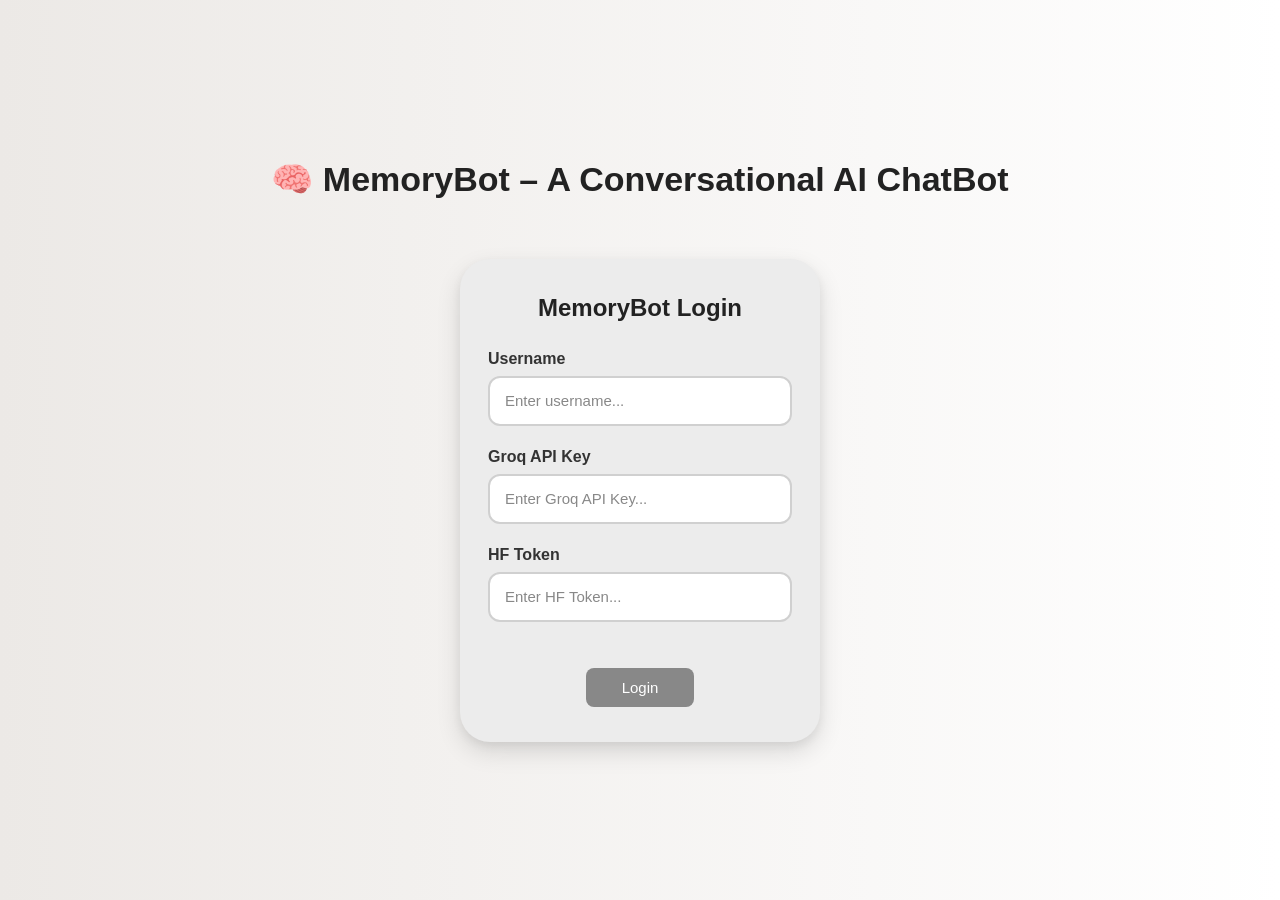
==== Frontend/index.html @ d93b7288 "Added login related files" ====
<!DOCTYPE html>
<html lang="en">
<head>
  <meta charset="UTF-8" />
  <meta name="viewport" content="width=device-width, initial-scale=1.0" />

  <title>MemoryBot Login</title>

  <link rel="stylesheet" href="style.css" />

    <link rel="icon" href="data:image/svg+xml,<svg xmlns='http://www.w3.org/2000/svg' viewBox='0 0 100 100'><text y='.9em' font-size='90'>🧠</text></svg>" />
</head>

<body>

  <h1 class="title">
    🧠 MemoryBot – A Conversational AI ChatBot
  </h1>

  <div class="login-container">

    <div class="form-title">
      MemoryBot Login
    </div>

    <div class="input-group">
      <label>Username</label>
      <input type="text" 
             id="username"
             placeholder="Enter username..." 
        />
    </div>

    <div class="input-group">
      <label>Groq API Key</label>
      <input type="password" 
             id="api_key" 
             placeholder="Enter Groq API Key..." 
        />
    </div>

    <div class="input-group">
      <label>HF Token</label>
      <input type="password" 
             id="hf_token" 
             placeholder="Enter HF Token..." 
        />
    </div>

    <!-- ✅ Error message element -->
    <p id="error-msg" class="error"></p>

    <button class="login-btn"
            id="login-btn"
            onclick="login()"
    >
      Login
    </button>

  </div>

    <script>
        const BASE_URL = "http://127.0.0.1:8000";

        async function login() {
            const username = document.getElementById("username").value.trim();
            const api_key  = document.getElementById("api_key").value.trim();
            const hf_token = document.getElementById("hf_token").value.trim();
            const errorMsg = document.getElementById("error-msg");
            const loginBtn = document.getElementById("login-btn");

            // ── Validate ───────────────────────────────
            if (!username) {
                showError("Please enter a username");
                return;
            }
            if (!api_key) {
                showError("Please enter your Groq API key");
                return;
            }
            if (!hf_token) {
                showError("Please enter your HF Token");
                return;
            }

            loginBtn.disabled    = true;
            loginBtn.textContent = "Logging in...";
            errorMsg.style.display = "none";

            try {
                const response = await fetch(`${BASE_URL}/login`, {
                    method : "POST",
                    headers: { "Content-Type": "application/json" },
                    body   : JSON.stringify({
                        username: username,
                        groq_api_key: api_key,
                        hf_token: hf_token
                    })
                });

                const data = await response.json();

                if (response.ok) {
                    // ✅ Save to sessionStorage
                    sessionStorage.setItem("username", username);
                    sessionStorage.setItem("groq_api_key",  api_key);
                    sessionStorage.setItem("hf_token", hf_token);

                    console.log(data.message)

                    // ✅ Redirect to chat page
                    window.location.href = `chat.html?username=${encodeURIComponent(username)}`;
                } else {
                    showError(data.message || "Login failed");
                }

            } catch (error) {
                showError("Cannot connect to server. Is the backend running?");
            } finally {
                loginBtn.disabled    = false;
                loginBtn.textContent = "Login";
            }
        }

        function showError(message) {
            const errorMsg         = document.getElementById("error-msg");
            errorMsg.textContent   = message;
            errorMsg.style.display = "block";
        }

        // ── Allow Enter key to login ───────────────────
        document.addEventListener("keydown", (e) => {
            if (e.key === "Enter") login();
        });
    </script>

</body>
</html>
---- Frontend/style.css ----
/* ── Reset ─────────────────────────────────────────── */
* {
    margin     : 0;
    padding    : 0;
    box-sizing : border-box;
    font-family: "Segoe UI", sans-serif;
}

/* ════════════════════════════════════════════════════ */
/*                    LOGIN PAGE                        */
/* ════════════════════════════════════════════════════ */

body {
    width          : 100%;
    height         : 100vh;
    display        : flex;
    flex-direction : column;
    justify-content: center;
    align-items    : center;
    background     : linear-gradient(to right, #ece9e6, #ffffff);
}

/* ── Title ──────────────────────────────────────────── */
.title {
    font-size    : 34px;
    font-weight  : 700;
    color        : #222;
    margin-bottom: 60px;
    text-align   : center;
}

/* ── Login Card ─────────────────────────────────────── */
.login-container {
    width          : 360px;
    padding        : 35px 28px;
    border-radius  : 30px;
    background     : #ececec;
    box-shadow     :
        0 10px 25px rgba(0, 0, 0, 0.12),
        0 4px  10px rgba(0, 0, 0, 0.06);
    display        : flex;
    flex-direction : column;
    align-items    : center;
}

.form-title {
    font-size    : 24px;
    font-weight  : 600;
    color        : #222;
    margin-bottom: 28px;
}

/* ── Input Groups ───────────────────────────────────── */
.input-group {
    width        : 100%;
    margin-bottom: 22px;
}

.input-group label {
    display      : block;
    margin-bottom: 8px;
    font-size    : 16px;
    font-weight  : 600;
    color        : #333;
}

.input-group input {
    width        : 100%;
    height       : 50px;
    padding      : 0 15px;
    border       : 2px solid #d0d0d0;
    border-radius: 12px;
    outline      : none;
    font-size    : 15px;
    background   : #ffffff;
    color        : #222;
    transition   : 0.3s ease;
}

.input-group input:focus {
    border-color: #111111;
    box-shadow  : 0 0 8px rgba(79, 70, 229, 0.25);
}

.input-group input::placeholder {
    color: #888;
}

/* ── Login Button ───────────────────────────────────── */
.login-btn {
    display      : block;
    margin       : 24px auto 0;
    padding      : 11px 36px;
    background   : #888888;
    color        : #ffffff;
    border       : none;
    border-radius: 8px;
    font-size    : 15px;
    cursor       : pointer;
    transition   : background 0.2s;
}

.login-btn:hover {
    background: #666666;
}

.login-btn:disabled {
    background: #888888;
    cursor    : not-allowed;
    transform : none;
}

/* ── Error Message ──────────────────────────────────── */
.error {
    color      : #dc2626;
    font-size  : 13px;
    text-align : center;
    margin-top : 10px;
    display    : none;
    width      : 100%;
}
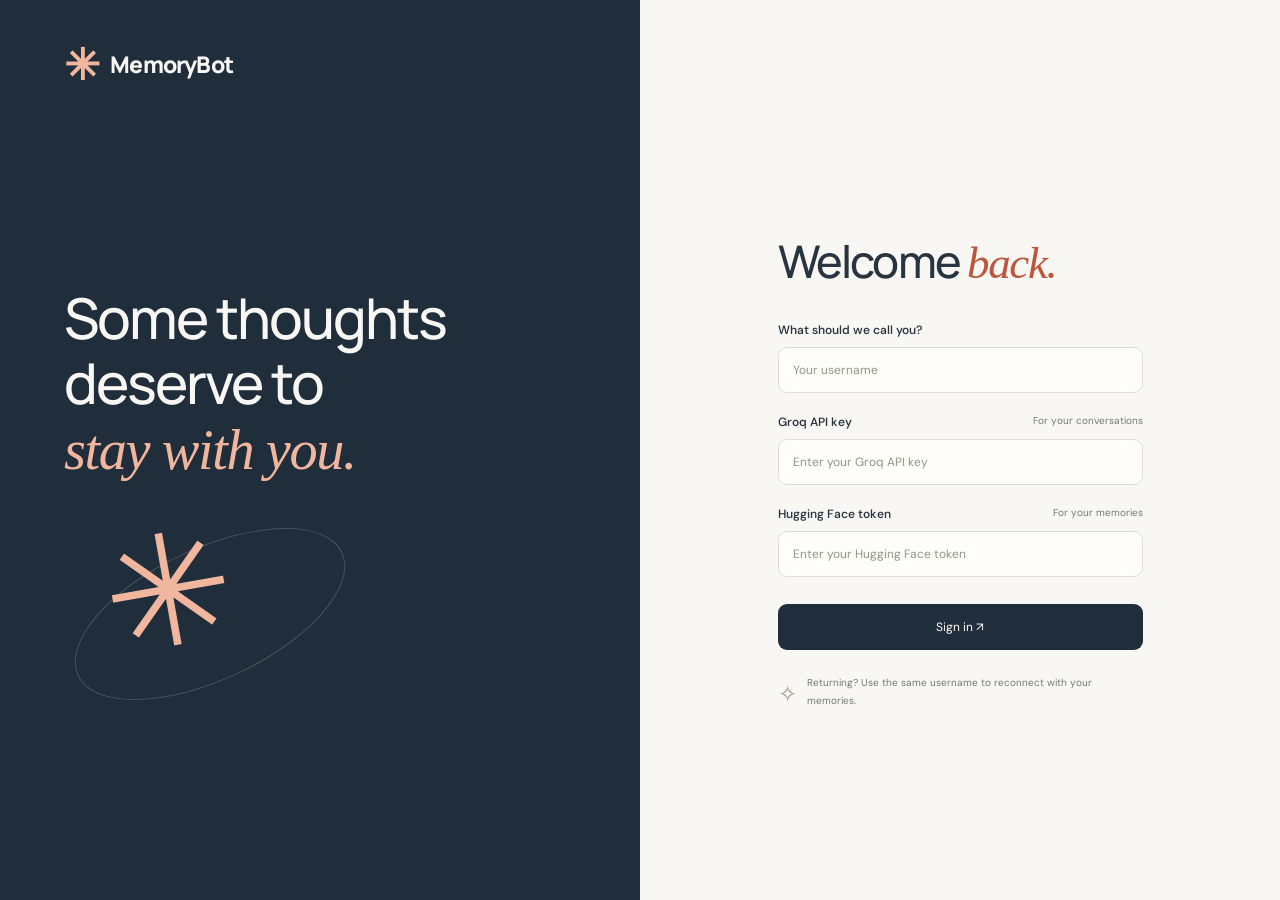
==== commit 31319741: "feat: enhance MemoryBot UI, memory storage, retrieval, and evaluation" ====
--- a/Frontend/index.html
+++ b/Frontend/index.html
@@ -1,68 +1,16 @@
 <!DOCTYPE html>
 <html lang="en">
-<head>
-  <meta charset="UTF-8" />
-  <meta name="viewport" content="width=device-width, initial-scale=1.0" />
-
-  <title>MemoryBot Login</title>
-
-  <link rel="stylesheet" href="style.css" />
-
-    <link rel="icon" href="data:image/svg+xml,<svg xmlns='http://www.w3.org/2000/svg' viewBox='0 0 100 100'><text y='.9em' font-size='90'>🧠</text></svg>" />
-</head>
-
-<body>
-
-  <h1 class="title">
-    🧠 MemoryBot – A Conversational AI ChatBot
-  </h1>
-
-  <div class="login-container">
-
-    <div class="form-title">
-      MemoryBot Login
-    </div>
-
-    <div class="input-group">
-      <label>Username</label>
-      <input type="text" 
-             id="username"
-             placeholder="Enter username..." 
-        />
-    </div>
-
-    <div class="input-group">
-      <label>Groq API Key</label>
-      <input type="password" 
-             id="api_key" 
-             placeholder="Enter Groq API Key..." 
-        />
-    </div>
-
-    <div class="input-group">
-      <label>HF Token</label>
-      <input type="password" 
-             id="hf_token" 
-             placeholder="Enter HF Token..." 
-        />
-    </div>
-
-    <!-- ✅ Error message element -->
-    <p id="error-msg" class="error"></p>
-
-    <button class="login-btn"
-            id="login-btn"
-            onclick="login()"
-    >
-      Login
-    </button>
-
-  </div>
-
+<head><meta charset="UTF-8" /><meta name="viewport" content="width=device-width, initial-scale=1.0" /><meta name="theme-color" content="#202d3b" /><title>MemoryBot — Your story starts here</title><link rel="stylesheet" href="style.css" /></head>
+<body class="login-page">
+    <main class="login-layout">
+        <section class="login-story"><a class="sidebar-logo" href="index.html"><span class="logo-icon" aria-hidden="true">✳</span><span>MemoryBot</span></a><div class="story-content"><h1>Some thoughts<br>deserve to<br><em>stay with you.</em></h1><div class="story-art" aria-hidden="true"><span>✳</span></div></div></section>
+        <section class="login-form-section"><div class="login-container"><h2>Welcome <em>back.</em></h2><form onsubmit="event.preventDefault(); login()"><div class="input-group"><label for="username">What should we call you?</label><input type="text" id="username" placeholder="Your username" autocomplete="username" required /></div><div class="input-group"><label for="api_key">Groq API key <span>For your conversations</span></label><input type="password" id="api_key" placeholder="Enter your Groq API key" autocomplete="off" required /></div><div class="input-group"><label for="hf_token">Hugging Face token <span>For your memories</span></label><input type="password" id="hf_token" placeholder="Enter your Hugging Face token" autocomplete="off" required /></div><p id="error-msg" class="error" role="alert"></p><button class="login-btn" id="login-btn" type="submit">Sign in ↗</button></form><p class="login-note"><span aria-hidden="true">✧</span> Returning? Use the same username to reconnect with your memories.</p></div></section>
+    </main>
     <script>
         const BASE_URL = "http://127.0.0.1:8000";
 
         async function login() {
+            if (document.getElementById("login-btn").disabled) return;
             const username = document.getElementById("username").value.trim();
             const api_key  = document.getElementById("api_key").value.trim();
             const hf_token = document.getElementById("hf_token").value.trim();
@@ -106,19 +54,18 @@
                     sessionStorage.setItem("groq_api_key",  api_key);
                     sessionStorage.setItem("hf_token", hf_token);
 
-                    console.log(data.message)
 
                     // ✅ Redirect to chat page
                     window.location.href = `chat.html?username=${encodeURIComponent(username)}`;
                 } else {
-                    showError(data.message || "Login failed");
+                    showError(data.detail || data.message || "Login failed");
                 }
 
             } catch (error) {
                 showError("Cannot connect to server. Is the backend running?");
             } finally {
                 loginBtn.disabled    = false;
-                loginBtn.textContent = "Login";
+                loginBtn.textContent = "Sign in ↗";
             }
         }
 
@@ -128,11 +75,8 @@
             errorMsg.style.display = "block";
         }
 
-        // ── Allow Enter key to login ───────────────────
-        document.addEventListener("keydown", (e) => {
-            if (e.key === "Enter") login();
-        });
+
     </script>
 
 </body>
-</html>+</html>
--- a/Frontend/style.css
+++ b/Frontend/style.css
@@ -1,121 +1,144 @@
-/* ── Reset ─────────────────────────────────────────── */
-* {
-    margin     : 0;
-    padding    : 0;
-    box-sizing : border-box;
-    font-family: "Segoe UI", sans-serif;
-}
+@import url('https://fonts.googleapis.com/css2?family=DM+Sans:wght@400;450;500;550;600;650;700&family=Manrope:wght@400;500;600;650;700;800&display=swap');
 
-/* ════════════════════════════════════════════════════ */
-/*                    LOGIN PAGE                        */
-/* ════════════════════════════════════════════════════ */
+:root { --paper:#f8f7f3; --ink:#283440; --muted:#747872; --line:#e6e5de; --navy:#202d3b; --coral:#bc553b; --peach:#f1b69e; --sage:#dce4d3; }
+* { box-sizing:border-box; }
+body { margin:0; font-family:'DM Sans',sans-serif; color:var(--ink); background:var(--paper); -webkit-font-smoothing:antialiased; }
+button,input,textarea { font:inherit; }
+button,a,input,textarea { -webkit-tap-highlight-color:transparent; }
+button { cursor:pointer; }
+button { transition:background .18s, transform .18s, box-shadow .18s; }
+button:disabled { opacity:.5; cursor:wait; }
+a { color:inherit; }
+button:focus-visible,a:focus-visible,input:focus-visible,textarea:focus-visible { outline:3px solid #cc795b; outline-offset:4px; }
+.hidden { display:none !important; }
+.layout { display:flex; height:100vh; height:100dvh; overflow:hidden; }
+.sidebar { width:280px; flex-shrink:0; background:var(--navy); color:#f6f5f0; padding:32px 23px 0; display:flex; flex-direction:column; }
+.sidebar-logo { display:flex; align-items:center; gap:11px; text-decoration:none; font-family:Manrope,sans-serif; font-weight:800; font-size:23px; letter-spacing:-.8px; }
+.logo-icon { color:var(--peach); font-size:43px; line-height:1; }
+.sidebar-logo small { display:block; margin-top:5px; color:#b1b9bf; font-family:'DM Sans',sans-serif; font-size:8px; letter-spacing:1.4px; font-weight:500; }
+.sidebar-intro { padding:42px 6px 23px; }
+.tiny-label { font-size:9px; letter-spacing:1.8px; color:#b9c4cc; font-weight:600; }
+.sidebar-intro p { font-size:21px; font-weight:400; line-height:1.5; letter-spacing:-.5px; margin:11px 0 0; }
+.sidebar-section { margin-top:32px; flex:1; min-height:0; display:flex; flex-direction:column; border-top:1px solid #ffffff19; padding-top:24px; }
+.section-heading { display:flex; align-items:center; justify-content:space-between; margin-bottom:17px; }
+.section-title { font-size:12px; font-weight:500; margin:0; color:#dce0e3; }
+.count { font-size:10px; padding:3px 7px; background:#ffffff12; border:1px solid #ffffff10; border-radius:5px; color:#c2ccd3; }
+.memory-search { display:flex; align-items:center; gap:8px; border:1px solid #ffffff16; border-radius:8px; padding:8px 10px; background:#ffffff04; }
+.memory-search > span { color:#b4c0c8; font-size:23px; line-height:1; }
+.memory-search input { width:100%; min-width:0; background:none; color:#fff; outline:none; border:0; font-size:11px; }
+.memory-search input::placeholder { color:#acb7bf; }
+.memory-search:focus-within { border-color:var(--peach); }
+.memory-list { list-style:none; padding:0 3px 30px 0; margin:16px 0 0; overflow-y:auto; scrollbar-width:thin; scrollbar-color:#596571 transparent; }
+.memory-item { position:relative; display:flex; align-items:flex-start; gap:8px; padding:13px 9px; font-size:12px; color:#c6ced4; line-height:1.6; border-bottom:1px solid #ffffff0c; border-radius:6px; }
+.memory-item:has(.memory-text-content)::before { content:'◇'; color:var(--peach); padding-top:1px; }
+.memory-item:hover { background:#ffffff06; }
+.memory-text-content { flex:1; min-width:0; overflow-wrap:anywhere; }
+.dots-btn { color:#b6c1ca; border:0; background:none; padding:0 2px; font-size:10px; min-height:26px; }
+.dots-dropdown { position:absolute; right:8px; top:39px; padding:5px; background:#fff; border:1px solid var(--line); border-radius:8px; box-shadow:0 6px 18px #0002; z-index:5; }
+.dropdown-delete { border:0; background:#fff; color:#a44132; padding:8px; font-size:12px; border-radius:4px; }
+.dropdown-delete:hover { background:#fff0eb; }
+.retry-btn { background:transparent; color:var(--peach); border:0; text-decoration:underline; }
+.muted { color:#b9c4cc; font-size:12px; }
+.sidebar-note { display:flex; gap:10px; margin:18px 0 22px; padding:13px 9px; border-radius:8px; background:#ffffff05; }
+.sidebar-note > span { color:var(--peach); font-size:25px; }
+.sidebar-note p { font-size:10px; line-height:1.7; margin:0; color:#d7dde1; }
+.sidebar-note small { display:block; color:#a6b3bd; font-size:10px; }
+.sidebar-user { display:flex; gap:10px; align-items:center; border-top:1px solid #ffffff15; padding:20px 0; }
+.user-avatar { width:34px; height:34px; border-radius:50%; display:grid; place-items:center; background:#e0b79b; color:#283440; font-size:13px; font-weight:700; }
+.user-name { font-size:12px; font-weight:600; overflow-wrap:anywhere; }
+.sidebar-user small { display:block; font-size:9px; color:#aebac4; margin-top:3px; }
+.user-dot { width:6px; height:6px; border-radius:50%; background:#bdcaa7; margin-left:auto; }
+.chat-main { min-width:0; flex:1; display:flex; flex-direction:column; position:relative; background:radial-gradient(ellipse at 50% 32%,#fffdf8 0,transparent 65%),var(--paper); }
+.topbar { display:flex; align-items:center; justify-content:space-between; flex-shrink:0; padding:22px 38px; border-bottom:1px solid var(--line); }
+.topbar-title { display:flex; align-items:center; gap:12px; font-size:12px; font-weight:600; }
+.topbar-title small { display:block; font-size:10px; font-weight:400; color:var(--muted); margin-top:4px; }
+.topbar-symbol { font-size:24px; color:var(--coral); }
+.logout-btn { background:transparent; border:1px solid #dcded7; border-radius:7px; padding:8px 13px; color:#626960; font-size:11px; }
+.logout-btn span { margin-left:14px; }
+.logout-btn:hover { background:#eeede6; }
+.menu-btn { display:none; border:0; background:none; font-size:22px; color:var(--ink); }
+.messages-area { flex:1; min-height:0; overflow-y:auto; padding:26px 40px 24px; scrollbar-width:thin; scrollbar-color:#d7d9cf transparent; }
+.welcome-msg { max-width:740px; min-height:100%; margin:auto; display:flex; flex-direction:column; align-items:center; justify-content:center; text-align:center; }
+.memory-art { position:relative; width:190px; height:135px; flex-shrink:0; margin-bottom:18px; }
+.orbit { position:absolute; border:1px solid #dedfd3; width:176px; height:79px; top:22px; left:6px; border-radius:50%; transform:rotate(-25deg); }
+.orbit-two { transform:rotate(34deg); width:151px; left:20px; height:94px; top:16px; }
+.memory-core { position:absolute; left:58px; top:23px; width:76px; height:76px; display:grid; place-items:center; border-radius:23px; background:#efb69b; color:#994f39; font-size:66px; box-shadow:inset 0 0 0 1px #d0906c33, 0 9px 22px #c994731c; transform:rotate(-9deg); animation:float 6s ease-in-out infinite; }
+.orbit-dot { position:absolute; width:9px; height:9px; border-radius:50%; background:#91a88b; left:13px; top:72px; }
+.dot-two { background:#c0b4ce; width:7px; height:7px; left:156px; top:37px; }
+.art-spark { position:absolute; right:3px; top:0; color:#bb795c; font-size:27px; }
+.art-tag { position:absolute; bottom:0; right:1px; background:#fffdf7; border:1px solid #e5e0d4; box-shadow:0 3px 5px #30271004; border-radius:5px; padding:5px 10px; transform:rotate(-6deg); font-family:Georgia,serif; font-style:italic; color:#787367; font-size:11px; }
+.eyebrow { font-size:9px; font-weight:650; letter-spacing:1.8px; color:#897d70; margin:0 0 15px; }
+h1 { font-family:Manrope,sans-serif; font-size:clamp(30px,3.3vw,45px); line-height:1.22; font-weight:500; letter-spacing:-1.9px; margin:0; }
+h1 em,h2 em { font-family:Georgia,serif; font-weight:400; color:var(--coral); letter-spacing:-1.4px; }
+.welcome-description { font-size:12px; line-height:1.9; color:#72786f; margin:18px 0 25px; }
+.welcome-input { margin-top:28px; width:100%; padding:18px 18px 12px; background:#fff; border:1px solid #dddcd3; border-radius:15px; box-shadow:0 5px 20px #3d463508; text-align:left; }
+.welcome-input:focus-within,.input-box:focus-within { border-color:#bd8069; box-shadow:0 0 0 3px #bd806918; }
+textarea { width:100%; min-width:0; color:var(--ink); border:0; outline:none; resize:none; font-size:13px; line-height:1.6; background:transparent; max-height:150px; }
+textarea::placeholder { color:#7e827a; }
+.composer-footer { display:flex; justify-content:flex-end; align-items:center; gap:12px; }
+.composer-footer > span { font-size:9px; color:#83877e; }
+.composer-footer > span > span { font-size:17px; color:#a6ad98; margin-right:5px; }
+.send-btn { flex-shrink:0; width:35px; height:35px; border:0; border-radius:10px; color:white; background:var(--navy); font-size:23px; display:grid; place-items:center; }
+.send-btn:hover { background:var(--coral); transform:translateY(-1px); }
+.prompt-grid { display:grid; grid-template-columns:repeat(3,1fr); gap:12px; width:100%; margin-top:18px; }
+.prompt-card { position:relative; text-align:left; border:1px solid #e2e3da; border-radius:11px; background:#ffffff55; padding:15px 13px; color:var(--ink); }
+.prompt-card:hover { transform:translateY(-3px); background:#fff; box-shadow:0 8px 16px #28344007; border-color:#c5cbbd; }
+.prompt-icon { display:grid; place-items:center; width:27px; height:27px; border-radius:8px; margin-bottom:13px; font-size:20px; }
+.peach { background:#f5e2d7; color:#ac6045; }.sage { background:#e3e9da; color:#63745b; }.lilac { background:#eae4ee; color:#84728d; }
+.prompt-card strong { display:block; font-size:11px; font-weight:600; margin-bottom:5px; }
+.prompt-card > span:not(.prompt-icon) { display:block; font-size:9px; line-height:1.5; color:#747a70; }
+.prompt-card b { position:absolute; right:13px; top:19px; font-weight:400; color:#9ca390; font-size:13px; }
+.welcome-footnote { color:#888d81; font-size:9px; margin:24px 0 0; }
+.messages-area.has-messages { padding-top:35px; }
+.chat-block { width:100%; max-width:800px; margin:0 auto 30px; display:flex; flex-direction:column; gap:22px; }
+.question-box { align-self:flex-end; max-width:80%; padding:14px 19px; border:1px solid #e2ddd1; border-radius:18px 18px 4px 18px; background:#efede5; font-size:14px; line-height:1.7; white-space:pre-wrap; overflow-wrap:anywhere; }
+.answer-wrapper { width:100%; display:flex; flex-direction:column; align-items:flex-start; gap:9px; }
+.answer-wrapper::before { content:'✳  MEMORYBOT'; font-size:10px; letter-spacing:1.5px; color:var(--coral); font-weight:600; }
+.answer-box { width:100%; min-width:0; max-width:100%; font-size:14px; line-height:1.85; overflow-wrap:anywhere; overflow-x:auto; }
+.answer-box p { margin:0 0 12px; }.answer-box h1,.answer-box h2,.answer-box h3 { font-family:Manrope,sans-serif; font-size:20px; line-height:1.5; letter-spacing:-.5px; margin:16px 0 8px; }
+.answer-box ul,.answer-box ol { padding-left:22px; }.answer-box li { margin-bottom:4px; }.answer-box a { color:var(--coral); }
+.answer-box pre { background:#eaece5; border:1px solid #dbdfd3; border-radius:9px; padding:15px; overflow-x:auto; }
+.answer-box code { background:#eaece5; border-radius:4px; padding:2px 5px; font-size:12px; }.answer-box pre code { padding:0; }
+/* Keep table words readable; oversized tables scroll inside the answer. */
+.answer-box table { border-collapse:collapse; margin:14px 0; width:100%; table-layout:auto; overflow-wrap:normal; word-break:normal; }
+.answer-box th,.answer-box td { min-width:9rem; border:1px solid #dcded4; padding:10px 14px; text-align:left; vertical-align:top; overflow-wrap:break-word; word-break:normal; }
+.answer-box th { background:#edeed9; }
+.copy-btn { position:relative; width:30px; height:30px; display:grid; place-items:center; border:1px solid transparent; border-radius:7px; color:#7d8777; background:transparent; }
+.copy-btn:hover { background:#eaece5; }.copy-btn.copied { color:#48743d; }.copy-tooltip { display:none; position:absolute; bottom:34px; padding:4px 8px; color:#fff; background:var(--navy); border-radius:5px; font-size:10px; }.copy-tooltip.visible { display:block; }
+.typing-indicator { display:flex; gap:5px; align-items:center; padding:8px 40px; }.typing-indicator span { width:5px; height:5px; border-radius:50%; background:#bc8069; animation:bounce 1s infinite; }.typing-indicator span:nth-child(2) { animation-delay:.15s; }.typing-indicator span:nth-child(3) { animation-delay:.3s; }.typing-indicator p { font-size:11px; color:var(--muted); margin:0 0 0 5px; }
+.input-area { flex-shrink:0; padding:12px 40px 15px; }.input-box { display:flex; align-items:flex-end; gap:14px; max-width:800px; margin:auto; border:1px solid #dbddd2; border-radius:13px; background:#fff; padding:13px 15px; }.input-box textarea { padding:5px 0; }.input-hint { text-align:center; font-size:9px; color:#7d8377; margin:10px 0 0; }.input-hint span { padding:0 8px; }
+.popup-overlay { position:fixed; inset:0; background:#18232a70; backdrop-filter:blur(4px); display:grid; place-items:center; padding:24px; z-index:50; }.popup-box { background:var(--paper); border-radius:20px; width:100%; max-width:390px; padding:30px; box-shadow:0 20px 80px #0003; }.dialog-icon { font-size:32px; color:var(--coral); }.popup-box h2 { font-size:22px; letter-spacing:-.7px; font-weight:500; }.popup-box p { font-size:13px; color:var(--muted); line-height:1.7; }.popup-actions { display:flex; justify-content:flex-end; gap:10px; margin-top:25px; }.popup-actions button { border-radius:8px; border:1px solid var(--line); padding:10px 14px; font-size:12px; }.popup-cancel-btn { background:#fff; color:var(--ink); }.popup-delete-btn { background:var(--coral); color:#fff; }
+.app-status { position:fixed; bottom:24px; left:50%; transform:translateX(-50%); max-width:calc(100% - 40px); width:max-content; padding:14px 20px; background:var(--navy); color:#fff; box-shadow:0 4px 20px #0002; border-radius:10px; font-size:13px; z-index:60; }.message-error { color:#a44c38; font-size:13px; line-height:1.6; }
+.login-layout { min-height:100vh; min-height:100dvh; display:grid; grid-template-columns:1fr 1fr; }
+.login-story { background:var(--navy); color:var(--paper); padding:42px 10%; display:flex; flex-direction:column; position:relative; overflow:hidden; }
+.story-content { max-width:460px; margin:auto 0; padding:60px 0 30px; }.story-content h1 { font-size:clamp(40px,4.4vw,65px); margin:25px 0; line-height:1.16; letter-spacing:-2px; }.story-content h1 em { color:var(--peach); }.story-content > p { color:#b9c4cb; font-size:14px; line-height:1.9; max-width:340px; }
+.story-art { position:relative; height:200px; margin-top:30px; }.story-art::before { content:''; position:absolute; width:290px; height:130px; border:1px solid #b7c1b642; border-radius:50%; top:35px; transform:rotate(-25deg); }.story-art > span { font-size:155px; line-height:1; color:var(--peach); display:block; width:160px; margin-left:40px; transform:rotate(-10deg); }.story-sticker { position:absolute; left:160px; top:90px; background:#dce4d3; color:#33443a; font-family:Georgia,serif; font-style:italic; font-size:23px; padding:18px 28px; transform:rotate(-9deg); border-radius:4px; box-shadow:0 7px 20px #0002; }.story-sticker b { padding-left:18px; font-style:normal; font-weight:400; }.story-footer { color:#aab8c2; font-size:9px; letter-spacing:1.8px; }
+.login-form-section { display:flex; flex-direction:column; align-items:center; justify-content:center; padding:70px 40px 30px; }.login-container { width:100%; max-width:365px; margin:auto; }.login-container h2 { font-family:Manrope,sans-serif; font-size:45px; font-weight:500; line-height:1.2; letter-spacing:-1.8px; margin:20px 0 32px; }.login-description { color:var(--muted); font-size:13px; margin-bottom:35px; }.input-group { margin-bottom:21px; }.input-group label { display:flex; justify-content:space-between; flex-wrap:wrap; gap:6px; font-size:12px; font-weight:550; margin-bottom:9px; }.input-group label span { font-size:10px; color:var(--muted); font-weight:400; }.input-group input { width:100%; background:#fffdf9; border:1px solid #dcded3; border-radius:9px; padding:14px; font-size:12px; color:var(--ink); }.input-group input::placeholder { color:#92958a; }.login-btn { width:100%; border:0; border-radius:9px; background:var(--navy); color:#fff; padding:15px; font-size:12px; margin-top:6px; }.login-btn:hover { background:var(--coral); }.error { display:none; color:#a43c2b; font-size:12px; line-height:1.5; }.login-note { display:flex; gap:10px; font-size:10px; color:var(--muted); line-height:1.8; margin-top:24px; }.login-note span { font-size:23px; color:#9ba18a; }.login-footer { font-size:10px; color:#8e9385; margin-top:45px; }
+@keyframes float { 0%,100% { transform:translateY(0) rotate(-9deg); } 50% { transform:translateY(-5px) rotate(-5deg); } }
+@keyframes bounce { 0%,100% { transform:translateY(0); } 50% { transform:translateY(-4px); } }
+@media (min-width:1450px) { .welcome-msg { max-width:780px; }.memory-art { margin-bottom:26px; }.welcome-description { margin-bottom:32px; }.prompt-card { padding:19px 16px; }.sidebar { width:300px; } }
+@media (max-width:1100px) { .sidebar { width:245px; padding-inline:18px; }.messages-area { padding:25px; }.topbar { padding:20px 25px; }.prompt-grid { gap:8px; }.prompt-card { padding:13px 10px; }.prompt-card strong { font-size:10px; }.composer-footer > span { font-size:8px; } }
+@media (max-width:760px) { .sidebar { position:fixed; left:0; top:0; bottom:0; width:280px; z-index:30; transform:translateX(-100%); transition:transform .22s; }.sidebar.is-open { transform:translateX(0); }.sidebar-backdrop { position:fixed; inset:0; background:#15243166; border:0; z-index:25; }.menu-btn { display:block; }.topbar { padding:17px 20px; }.topbar-symbol { display:none; }.messages-area { padding:25px 20px; }.welcome-msg { max-width:550px; }h1 { font-size:35px; }.input-area { padding:10px 18px 16px; }.typing-indicator { padding-inline:20px; }.login-story { padding:25px 30px; }.login-layout { grid-template-columns:1fr; }.story-content,.story-footer { display:none; }.login-form-section { padding:40px 25px 20px; }.login-container { max-width:410px; }.login-container h2 { font-size:39px; }.login-description { margin-bottom:27px; } }
+@media (max-width:420px) { h1 { font-size:29px; letter-spacing:-1.2px; }.memory-art { transform:scale(.85); margin-bottom:0; height:128px; }.welcome-description { font-size:11px; }.prompt-grid { grid-template-columns:1fr; gap:8px; margin-top:14px; }.prompt-card { padding:12px 35px 12px 53px; }.prompt-icon { position:absolute; left:13px; top:13px; margin:0; }.prompt-card strong { font-size:11px; }.prompt-card b { top:18px; }.welcome-footnote { margin-top:20px; }.composer-footer > span { max-width:200px; }.question-box { max-width:90%; } }
+@media (prefers-reduced-motion:reduce) { *,*::before,*::after { animation:none !important; transition:none !important; scroll-behavior:auto !important; } }
 
-body {
-    width          : 100%;
-    height         : 100vh;
-    display        : flex;
-    flex-direction : column;
-    justify-content: center;
-    align-items    : center;
-    background     : linear-gradient(to right, #ece9e6, #ffffff);
-}
-
-/* ── Title ──────────────────────────────────────────── */
-.title {
-    font-size    : 34px;
-    font-weight  : 700;
-    color        : #222;
-    margin-bottom: 60px;
-    text-align   : center;
-}
-
-/* ── Login Card ─────────────────────────────────────── */
-.login-container {
-    width          : 360px;
-    padding        : 35px 28px;
-    border-radius  : 30px;
-    background     : #ececec;
-    box-shadow     :
-        0 10px 25px rgba(0, 0, 0, 0.12),
-        0 4px  10px rgba(0, 0, 0, 0.06);
-    display        : flex;
-    flex-direction : column;
-    align-items    : center;
-}
-
-.form-title {
-    font-size    : 24px;
-    font-weight  : 600;
-    color        : #222;
-    margin-bottom: 28px;
-}
-
-/* ── Input Groups ───────────────────────────────────── */
-.input-group {
-    width        : 100%;
-    margin-bottom: 22px;
-}
-
-.input-group label {
-    display      : block;
-    margin-bottom: 8px;
-    font-size    : 16px;
-    font-weight  : 600;
-    color        : #333;
-}
-
-.input-group input {
-    width        : 100%;
-    height       : 50px;
-    padding      : 0 15px;
-    border       : 2px solid #d0d0d0;
-    border-radius: 12px;
-    outline      : none;
-    font-size    : 15px;
-    background   : #ffffff;
-    color        : #222;
-    transition   : 0.3s ease;
-}
-
-.input-group input:focus {
-    border-color: #111111;
-    box-shadow  : 0 0 8px rgba(79, 70, 229, 0.25);
-}
-
-.input-group input::placeholder {
-    color: #888;
-}
-
-/* ── Login Button ───────────────────────────────────── */
-.login-btn {
-    display      : block;
-    margin       : 24px auto 0;
-    padding      : 11px 36px;
-    background   : #888888;
-    color        : #ffffff;
-    border       : none;
-    border-radius: 8px;
-    font-size    : 15px;
-    cursor       : pointer;
-    transition   : background 0.2s;
-}
-
-.login-btn:hover {
-    background: #666666;
-}
-
-.login-btn:disabled {
-    background: #888888;
-    cursor    : not-allowed;
-    transform : none;
-}
-
-/* ── Error Message ──────────────────────────────────── */
-.error {
-    color      : #dc2626;
-    font-size  : 13px;
-    text-align : center;
-    margin-top : 10px;
-    display    : none;
-    width      : 100%;
-}+/* Saved conversation details */
+.memory-open { background:none; border:0; color:inherit; font:inherit; text-align:left; padding:3px 0; white-space:nowrap; overflow:hidden; text-overflow:ellipsis; }
+.memory-open:hover { color:var(--peach); }
+.memory-detail { width:min(960px, calc(100vw - 32px)); max-height:85vh; max-height:85dvh; padding:28px; border:1px solid var(--line); border-radius:18px; background:var(--paper); color:var(--ink); box-shadow:0 24px 80px #0003; overflow-y:auto; }
+.memory-detail::backdrop { background:#18232a85; backdrop-filter:blur(4px); }
+.memory-detail-header { display:flex; align-items:flex-start; justify-content:space-between; gap:18px; border-bottom:1px solid var(--line); padding-bottom:18px; }
+.memory-detail-header h2 { margin:0; font-size:23px; overflow-wrap:anywhere; }
+.memory-detail-header p { font-size:11px; color:var(--muted); margin:8px 0 0; }
+.memory-detail-header button { flex-shrink:0; }
+.memory-detail section { margin-top:24px; }
+.memory-detail h3 { font-size:14px; color:var(--coral); }
+.memory-summary { white-space:normal; font-size:14px; line-height:1.8; }
+.memory-exchange { display:flex; flex-direction:column; gap:16px; min-width:0; border-top:1px solid var(--line); padding:24px 0; margin-top:12px; }
+.memory-exchange h4 { color:var(--muted); font-size:11px; margin:0 0 16px; }
+.memory-role { display:block; font-size:11px; margin-bottom:6px; }
+.memory-exchange .answer-wrapper { min-width:0; }
+.memory-question { max-width:85%; }
+.memory-exchange p:last-child { margin-bottom:0; }
+.memory-history-note { color:var(--muted); font-size:13px; line-height:1.7; }
+@media (max-width:420px) { .memory-detail { padding:18px; }.memory-detail-header h2 { font-size:19px; } }
